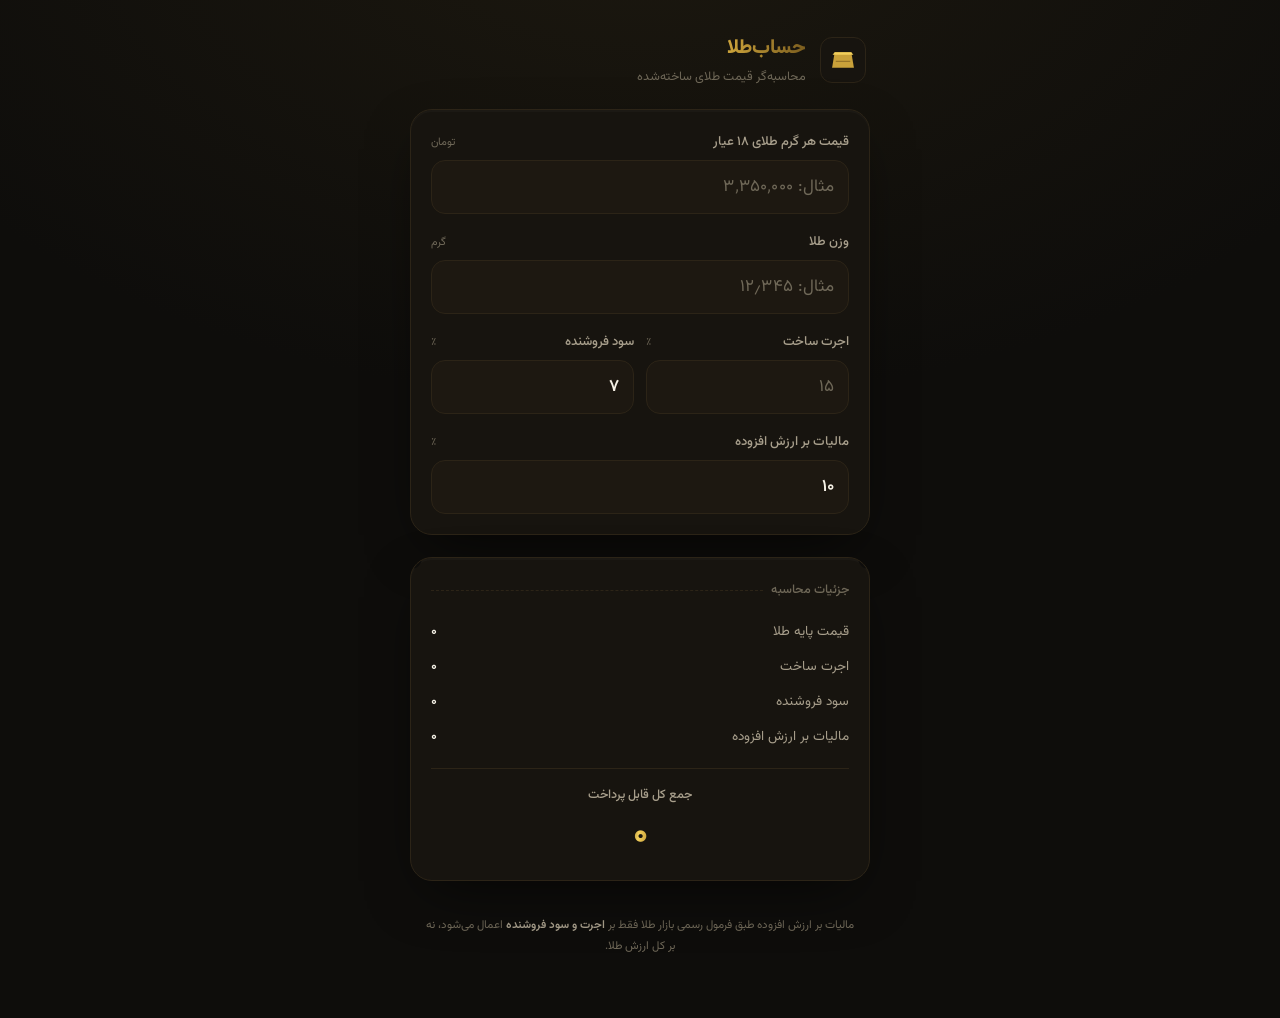
==== index.html @ 8c13338b "Add files via upload" ====
<!doctype html>
<html lang="fa" dir="rtl">
<head>
<meta charset="UTF-8" />
<meta name="viewport" content="width=device-width, initial-scale=1, viewport-fit=cover" />
<title>حساب‌طلا | محاسبه‌گر قیمت طلا</title>
<meta name="description" content="محاسبه دقیق قیمت طلای ساخته‌شده بر اساس نرخ روز، اجرت ساخت، سود فروشنده و مالیات بر ارزش افزوده" />
<meta name="theme-color" content="#0e0d0b" />
<link rel="manifest" href="manifest.json" />
<link rel="icon" href="icons/favicon-32.png" sizes="32x32" />
<link rel="apple-touch-icon" href="icons/apple-touch-icon.png" />
<meta name="apple-mobile-web-app-capable" content="yes" />
<meta name="apple-mobile-web-app-status-bar-style" content="black-translucent" />
<meta name="apple-mobile-web-app-title" content="حساب‌طلا" />
<link rel="stylesheet" href="styles.css" />
</head>
<body>
<div class="wrap">

  <header class="header">
    <div class="ingot-mark">
      <svg viewBox="0 0 100 100" xmlns="http://www.w3.org/2000/svg">
        <polygon points="18,20 82,20 92,80 8,80" fill="#c9a13a"/>
        <polygon points="18,20 82,20 90,30 10,30" fill="#f2cf5b"/>
        <line x1="22" y1="55" x2="78" y2="55" stroke="#7a5c1e" stroke-width="3"/>
      </svg>
    </div>
    <div>
      <h1>حساب‌طلا</h1>
      <p>محاسبه‌گر قیمت طلای ساخته‌شده</p>
    </div>
  </header>

  <main class="card">
    <div class="field">
      <label for="price">قیمت هر گرم طلای ۱۸ عیار <span class="unit">تومان</span></label>
      <div class="input-shell">
        <input id="price" inputmode="decimal" autocomplete="off" placeholder="مثال: ۳٬۳۵۰٬۰۰۰" />
      </div>
    </div>

    <div class="field">
      <label for="weight">وزن طلا <span class="unit">گرم</span></label>
      <div class="input-shell">
        <input id="weight" inputmode="decimal" autocomplete="off" placeholder="مثال: ۱۲٫۳۴۵" />
      </div>
    </div>

    <div class="field-row">
      <div class="field">
        <label for="wage">اجرت ساخت <span class="unit">٪</span></label>
        <div class="input-shell">
          <input id="wage" inputmode="decimal" autocomplete="off" placeholder="۱۵" />
        </div>
      </div>
      <div class="field">
        <label for="profit">سود فروشنده <span class="unit">٪</span></label>
        <div class="input-shell">
          <input id="profit" inputmode="decimal" autocomplete="off" value="۷" />
        </div>
      </div>
    </div>

    <div class="field">
      <label for="vat">مالیات بر ارزش افزوده <span class="unit">٪</span></label>
      <div class="input-shell">
        <input id="vat" inputmode="decimal" autocomplete="off" value="۱۰" />
      </div>
    </div>
  </main>

  <section class="receipt">
    <div class="receipt-title">جزئیات محاسبه</div>

    <div class="receipt-row">
      <span>قیمت پایه طلا</span>
      <span class="val" id="row-base">۰<span class="tmn">تومان</span></span>
    </div>
    <div class="receipt-row">
      <span>اجرت ساخت</span>
      <span class="val" id="row-wage">۰<span class="tmn">تومان</span></span>
    </div>
    <div class="receipt-row">
      <span>سود فروشنده</span>
      <span class="val" id="row-profit">۰<span class="tmn">تومان</span></span>
    </div>
    <div class="receipt-row">
      <span>مالیات بر ارزش افزوده</span>
      <span class="val" id="row-vat">۰<span class="tmn">تومان</span></span>
    </div>

    <div class="receipt-total">
      <span class="label">جمع کل قابل پرداخت</span>
      <span class="amount" id="total-amount">۰<span class="tmn"> تومان</span></span>
    </div>
  </section>

  <button class="install-hint" id="install-hint" type="button">
    نصب حساب‌طلا روی صفحه اصلی
  </button>

  <p class="footnote">
    مالیات بر ارزش افزوده طبق فرمول رسمی بازار طلا فقط بر <b>اجرت و سود فروشنده</b> اعمال می‌شود، نه بر کل ارزش طلا.
  </p>

</div>
<script src="app.js"></script>
</body>
</html>
---- styles.css ----
@import url('https://fonts.googleapis.com/css2?family=Vazirmatn:wght@300;400;500;600;700;800;900&display=swap');

:root {
  --bg: #0e0d0b;
  --bg-radial: radial-gradient(120% 90% at 50% -10%, #1c180f 0%, #0e0d0b 55%);
  --surface: #17140f;
  --surface-2: #1d1811;
  --border: #2c2417;
  --border-soft: #221c13;

  --gold: #c9a13a;
  --gold-bright: #f2cf5b;
  --gold-dim: #8a6f2a;
  --gold-deep: #7a5c1e;

  --text: #f5f1e6;
  --text-dim: #a89f8c;
  --text-faint: #6f6858;

  --radius-lg: 22px;
  --radius-md: 14px;
  --radius-sm: 8px;

  --shadow-card: 0 20px 60px -20px rgba(0,0,0,0.7), 0 2px 0 0 rgba(255,255,255,0.02) inset;
  --font-ui: 'Vazirmatn', system-ui, sans-serif;
}

* { box-sizing: border-box; }

html {
  color-scheme: dark;
}

body {
  margin: 0;
  min-height: 100svh;
  background: var(--bg);
  background-image: var(--bg-radial);
  color: var(--text);
  font-family: var(--font-ui);
  direction: rtl;
  -webkit-font-smoothing: antialiased;
  display: flex;
  justify-content: center;
  padding: 28px 16px 48px;
}

.wrap {
  width: 100%;
  max-width: 460px;
  display: flex;
  flex-direction: column;
  gap: 22px;
}

/* ---------- Header ---------- */
.header {
  display: flex;
  align-items: center;
  gap: 14px;
  padding: 4px 4px 0;
}

.ingot-mark {
  width: 46px;
  height: 46px;
  flex-shrink: 0;
  border-radius: 12px;
  background: var(--surface);
  border: 1px solid var(--border);
  display: flex;
  align-items: center;
  justify-content: center;
}

.ingot-mark svg { width: 26px; height: 26px; }

.header h1 {
  margin: 0;
  font-size: 20px;
  font-weight: 800;
  letter-spacing: -0.01em;
  background: linear-gradient(95deg, var(--gold-bright), var(--gold) 55%, var(--gold-deep));
  -webkit-background-clip: text;
  background-clip: text;
  color: transparent;
}

.header p {
  margin: 3px 0 0;
  font-size: 12.5px;
  color: var(--text-faint);
  font-weight: 400;
}

/* ---------- Form Card ---------- */
.card {
  background: var(--surface);
  border: 1px solid var(--border);
  border-radius: var(--radius-lg);
  box-shadow: var(--shadow-card);
  padding: 22px 20px 20px;
}

.field {
  margin-bottom: 18px;
}
.field:last-child { margin-bottom: 0; }

.field-row {
  display: flex;
  gap: 12px;
}
.field-row .field { flex: 1; }

.field label {
  display: flex;
  align-items: baseline;
  justify-content: space-between;
  font-size: 13px;
  color: var(--text-dim);
  margin-bottom: 8px;
  font-weight: 500;
}

.field label .unit {
  font-size: 11px;
  color: var(--text-faint);
  font-weight: 400;
}

.input-shell {
  position: relative;
  display: flex;
  align-items: center;
  background: var(--surface-2);
  border: 1px solid var(--border);
  border-radius: var(--radius-md);
  transition: border-color 0.15s ease, box-shadow 0.15s ease;
}

.input-shell:focus-within {
  border-color: var(--gold-dim);
  box-shadow: 0 0 0 3px rgba(201,161,58,0.12);
}

.input-shell input {
  width: 100%;
  background: transparent;
  border: 0;
  outline: 0;
  color: var(--text);
  font-family: var(--font-ui);
  font-size: 17px;
  font-weight: 600;
  padding: 13px 14px;
  direction: ltr;
  text-align: right;
  letter-spacing: 0.01em;
}

.input-shell input::placeholder {
  color: var(--text-faint);
  font-weight: 400;
}

.input-shell .suffix {
  padding-left: 12px;
  padding-right: 2px;
  font-size: 12px;
  color: var(--gold-dim);
  white-space: nowrap;
}

.stepper {
  display: flex;
  flex-direction: column;
  border-right: 1px solid var(--border);
}
.stepper button {
  appearance: none;
  border: 0;
  background: transparent;
  color: var(--text-dim);
  width: 34px;
  height: 20.5px;
  font-size: 11px;
  cursor: pointer;
  display: flex;
  align-items: center;
  justify-content: center;
}
.stepper button:hover { color: var(--gold-bright); }
.stepper button:active { color: var(--gold); }

/* ---------- Divider ---------- */
.divider {
  border: 0;
  border-top: 1px dashed var(--border);
  margin: 20px 0;
}

/* ---------- Receipt / Result ---------- */
.receipt {
  position: relative;
  background: var(--surface);
  border: 1px solid var(--border);
  border-radius: var(--radius-lg);
  box-shadow: var(--shadow-card);
  padding: 22px 20px 18px;
  overflow: hidden;
}

.receipt::before,
.receipt::after {
  content: "";
  position: absolute;
  width: 22px;
  height: 22px;
  background: var(--bg);
  border-radius: 50%;
  top: -11px;
}
.receipt::before { left: -11px; }
.receipt::after { right: -11px; }

.receipt-title {
  font-size: 12.5px;
  color: var(--text-faint);
  font-weight: 500;
  display: flex;
  align-items: center;
  gap: 8px;
  margin-bottom: 14px;
}

.receipt-title::after {
  content: "";
  flex: 1;
  border-top: 1px dashed var(--border);
}

.receipt-row {
  display: flex;
  justify-content: space-between;
  align-items: baseline;
  font-size: 13.5px;
  color: var(--text-dim);
  padding: 7px 0;
}

.receipt-row .val {
  font-weight: 600;
  color: var(--text);
  direction: ltr;
  unicode-bidi: plain-text;
}

.receipt-row .val .tmn {
  font-size: 11px;
  color: var(--text-faint);
  margin-right: 3px;
}

.receipt-total {
  margin-top: 14px;
  padding-top: 16px;
  border-top: 1px solid var(--border);
  display: flex;
  flex-direction: column;
  align-items: center;
  text-align: center;
  gap: 4px;
}

.receipt-total .label {
  font-size: 12.5px;
  color: var(--text-dim);
  font-weight: 500;
}

.receipt-total .amount {
  font-size: 34px;
  font-weight: 800;
  letter-spacing: -0.01em;
  background: linear-gradient(100deg, var(--gold-dim) 0%, var(--gold-bright) 25%, var(--gold) 50%, var(--gold-bright) 75%, var(--gold-dim) 100%);
  background-size: 220% auto;
  -webkit-background-clip: text;
  background-clip: text;
  color: transparent;
  animation: shimmer 5s linear infinite;
  direction: ltr;
}

.receipt-total .amount .tmn {
  font-size: 15px;
  font-weight: 600;
  -webkit-text-fill-color: var(--text-dim);
  background: none;
}

@keyframes shimmer {
  0% { background-position: 0% 50%; }
  100% { background-position: 220% 50%; }
}

@media (prefers-reduced-motion: reduce) {
  .receipt-total .amount { animation: none; }
}

/* ---------- Footer ---------- */
.footnote {
  text-align: center;
  font-size: 11.5px;
  color: var(--text-faint);
  padding: 0 12px;
  line-height: 1.9;
}

.footnote b { color: var(--text-dim); font-weight: 600; }

.install-hint {
  display: none;
  align-items: center;
  justify-content: center;
  gap: 8px;
  margin-top: 4px;
  padding: 10px 14px;
  border-radius: var(--radius-sm);
  border: 1px dashed var(--border);
  color: var(--gold-dim);
  font-size: 12px;
  cursor: pointer;
  background: transparent;
}
.install-hint.show { display: flex; }
.install-hint:hover { color: var(--gold-bright); border-color: var(--gold-dim); }
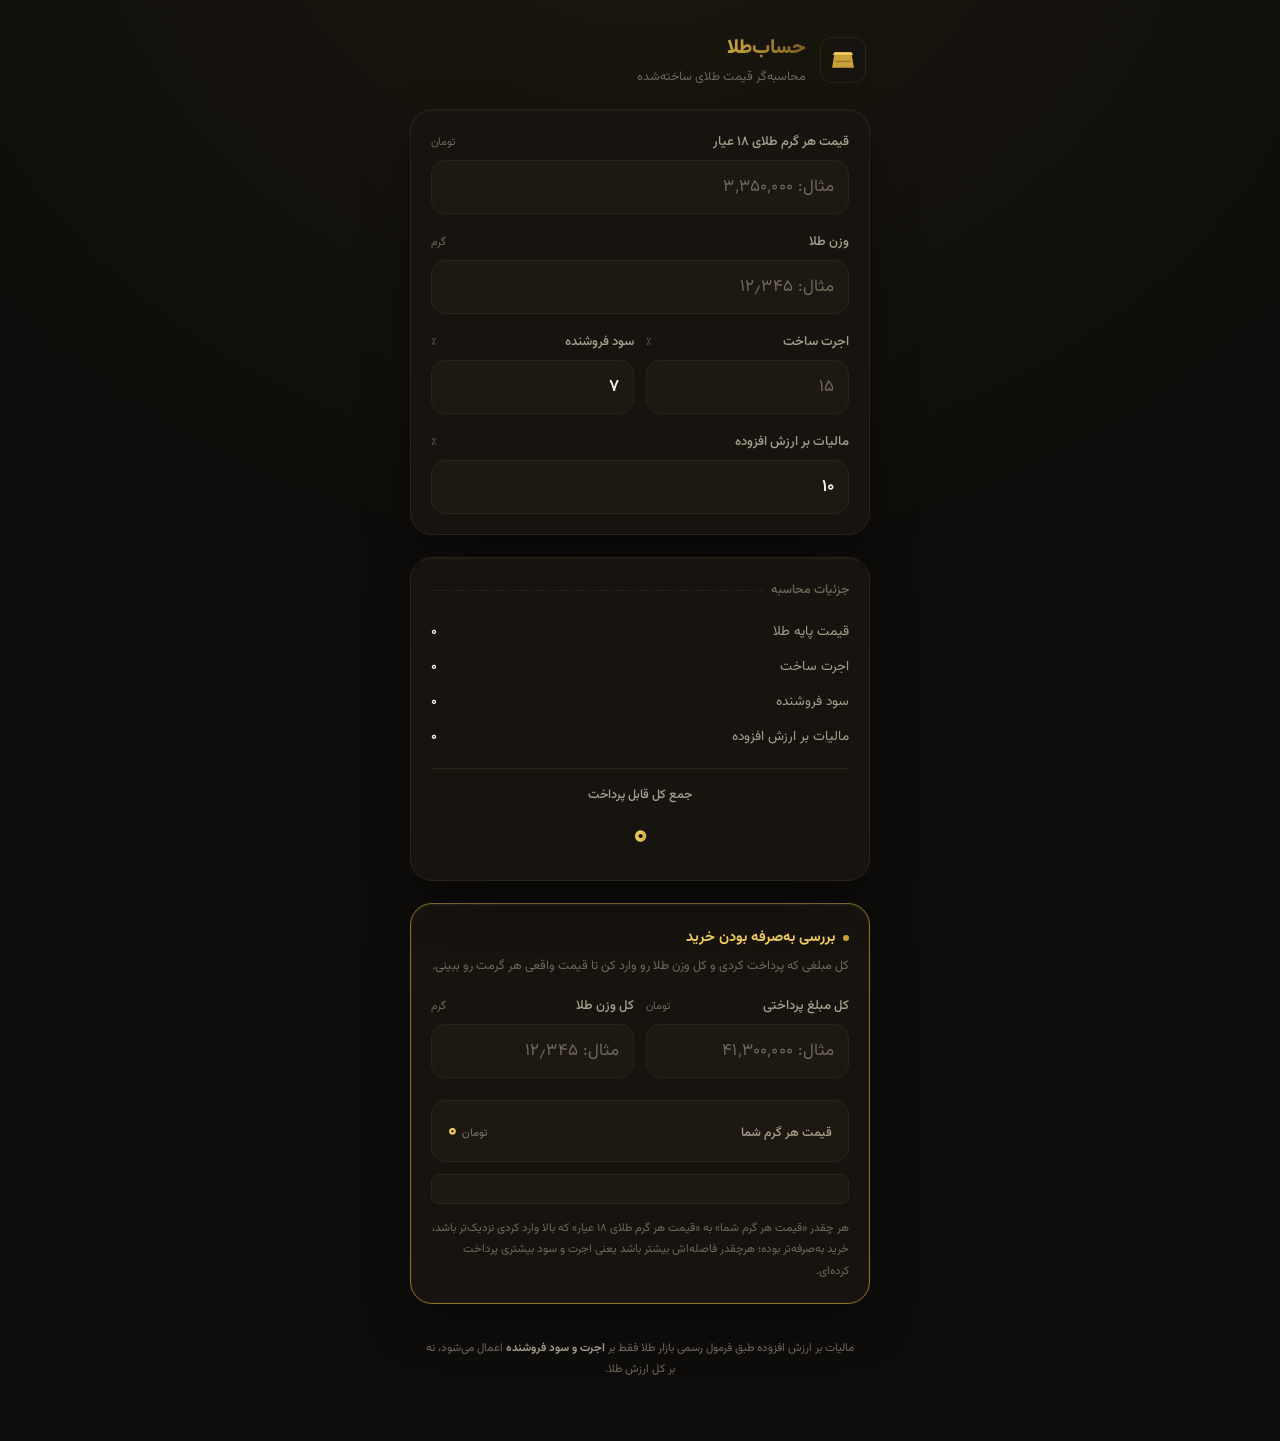
==== commit 5aa06fb2: "Add files via upload" ====
--- a/index.html
+++ b/index.html
@@ -95,6 +95,45 @@
     </div>
   </section>
 
+  <section class="card check-card">
+    <div class="check-title">
+      <span>بررسی به‌صرفه بودن خرید</span>
+    </div>
+    <p class="check-desc">
+      کل مبلغی که پرداخت کردی و کل وزن طلا رو وارد کن تا قیمت واقعی هر گرمت رو ببینی.
+    </p>
+
+    <div class="field-row">
+      <div class="field">
+        <label for="paidTotal">کل مبلغ پرداختی <span class="unit">تومان</span></label>
+        <div class="input-shell">
+          <input id="paidTotal" inputmode="decimal" autocomplete="off" placeholder="مثال: ۴۱٬۳۰۰٬۰۰۰" />
+        </div>
+      </div>
+      <div class="field">
+        <label for="paidWeight">کل وزن طلا <span class="unit">گرم</span></label>
+        <div class="input-shell">
+          <input id="paidWeight" inputmode="decimal" autocomplete="off" placeholder="مثال: ۱۲٫۳۴۵" />
+        </div>
+      </div>
+    </div>
+
+    <div class="check-result">
+      <span class="label">قیمت هر گرم شما</span>
+      <span class="value" id="perGramResult">۰ <span class="tmn">تومان</span></span>
+    </div>
+
+    <div class="check-verdict" id="checkVerdict" hidden>
+      <span class="dot" id="verdictDot"></span>
+      <span id="verdictText"></span>
+    </div>
+
+    <p class="check-note">
+      هر چقدر «قیمت هر گرم شما» به «قیمت هر گرم طلای ۱۸ عیار» که بالا وارد کردی نزدیک‌تر باشد،
+      خرید به‌صرفه‌تر بوده؛ هرچقدر فاصله‌اش بیشتر باشد یعنی اجرت و سود بیشتری پرداخت کرده‌ای.
+    </p>
+  </section>
+
   <button class="install-hint" id="install-hint" type="button">
     نصب حساب‌طلا روی صفحه اصلی
   </button>
--- a/styles.css
+++ b/styles.css
@@ -308,6 +308,104 @@
   .receipt-total .amount { animation: none; }
 }
 
+/* ---------- Purchase Check ---------- */
+.check-card {
+  border-color: var(--gold-dim);
+  box-shadow: var(--shadow-card), 0 0 0 1px rgba(201,161,58,0.08) inset;
+}
+
+.check-title {
+  display: flex;
+  align-items: center;
+  gap: 8px;
+  font-size: 14.5px;
+  font-weight: 700;
+  color: var(--gold-bright);
+  margin-bottom: 6px;
+}
+
+.check-title::before {
+  content: "";
+  width: 6px;
+  height: 6px;
+  border-radius: 50%;
+  background: var(--gold);
+  flex-shrink: 0;
+}
+
+.check-desc {
+  margin: 0 0 18px;
+  font-size: 12.5px;
+  color: var(--text-faint);
+  line-height: 1.8;
+}
+
+.check-result {
+  margin-top: 4px;
+  display: flex;
+  align-items: baseline;
+  justify-content: space-between;
+  padding: 14px 16px;
+  background: var(--surface-2);
+  border: 1px solid var(--border);
+  border-radius: var(--radius-md);
+}
+
+.check-result .label {
+  font-size: 12.5px;
+  color: var(--text-dim);
+  font-weight: 500;
+}
+
+.check-result .value {
+  font-size: 20px;
+  font-weight: 800;
+  color: var(--gold-bright);
+  direction: ltr;
+}
+
+.check-result .value .tmn {
+  font-size: 11px;
+  font-weight: 500;
+  color: var(--text-faint);
+}
+
+.check-verdict {
+  margin-top: 12px;
+  display: flex;
+  align-items: center;
+  gap: 8px;
+  padding: 10px 14px;
+  border-radius: var(--radius-sm);
+  font-size: 12.5px;
+  font-weight: 600;
+  background: var(--surface-2);
+  border: 1px solid var(--border);
+}
+
+.check-verdict .dot {
+  width: 8px;
+  height: 8px;
+  border-radius: 50%;
+  flex-shrink: 0;
+}
+
+.check-verdict.good { color: #8fd19e; border-color: #2f4a35; }
+.check-verdict.good .dot { background: #6fbf7e; box-shadow: 0 0 8px #6fbf7e; }
+
+.check-verdict.mid { color: var(--gold-bright); border-color: var(--gold-deep); }
+.check-verdict.mid .dot { background: var(--gold); box-shadow: 0 0 8px var(--gold); }
+
+.check-verdict.bad { color: #e18a8a; border-color: #4a2f2f; }
+.check-verdict.bad .dot { background: #d16b6b; box-shadow: 0 0 8px #d16b6b; }
+
+.check-note {
+  margin: 14px 0 0;
+  font-size: 11.5px;
+  line-height: 1.9;
+  color: var(--text-faint);
+}
+
 /* ---------- Footer ---------- */
 .footnote {
   text-align: center;
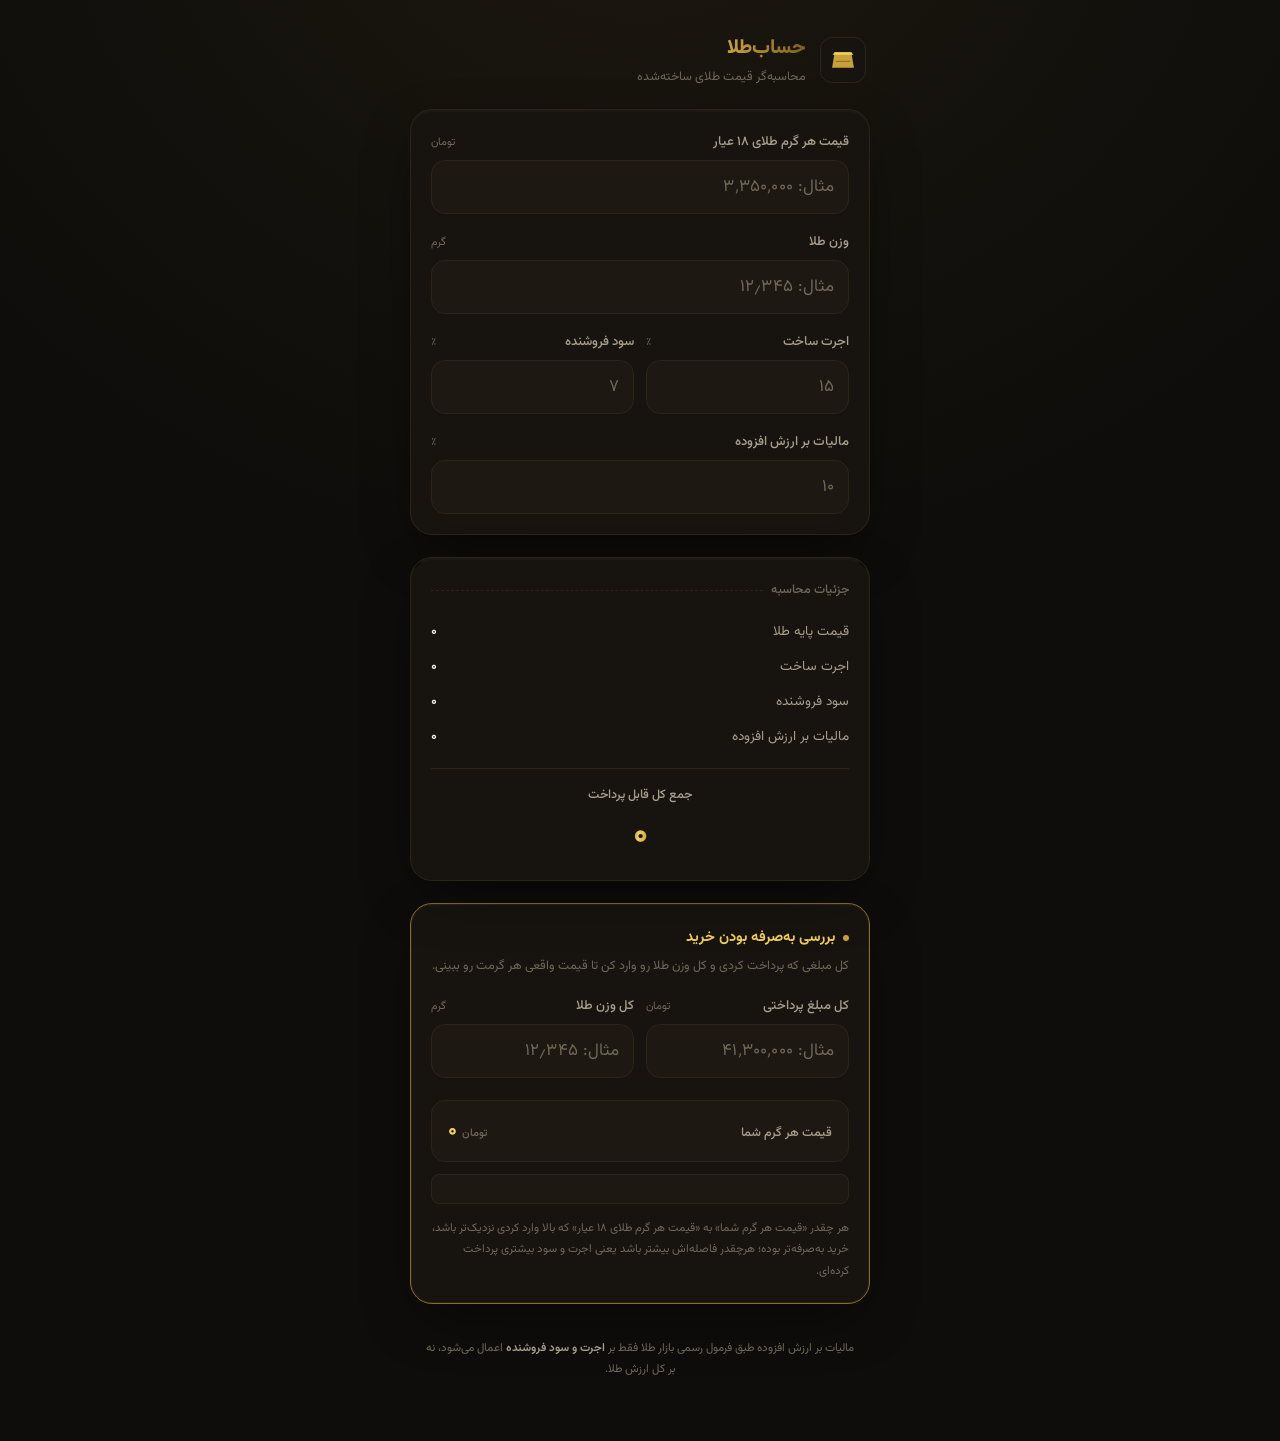
==== commit 2053ef8c: "Add files via upload" ====
--- a/index.html
+++ b/index.html
@@ -56,7 +56,7 @@
       <div class="field">
         <label for="profit">سود فروشنده <span class="unit">٪</span></label>
         <div class="input-shell">
-          <input id="profit" inputmode="decimal" autocomplete="off" value="۷" />
+          <input id="profit" inputmode="decimal" autocomplete="off" placeholder="۷" />
         </div>
       </div>
     </div>
@@ -64,7 +64,7 @@
     <div class="field">
       <label for="vat">مالیات بر ارزش افزوده <span class="unit">٪</span></label>
       <div class="input-shell">
-        <input id="vat" inputmode="decimal" autocomplete="off" value="۱۰" />
+        <input id="vat" inputmode="decimal" autocomplete="off" placeholder="۱۰" />
       </div>
     </div>
   </main>
